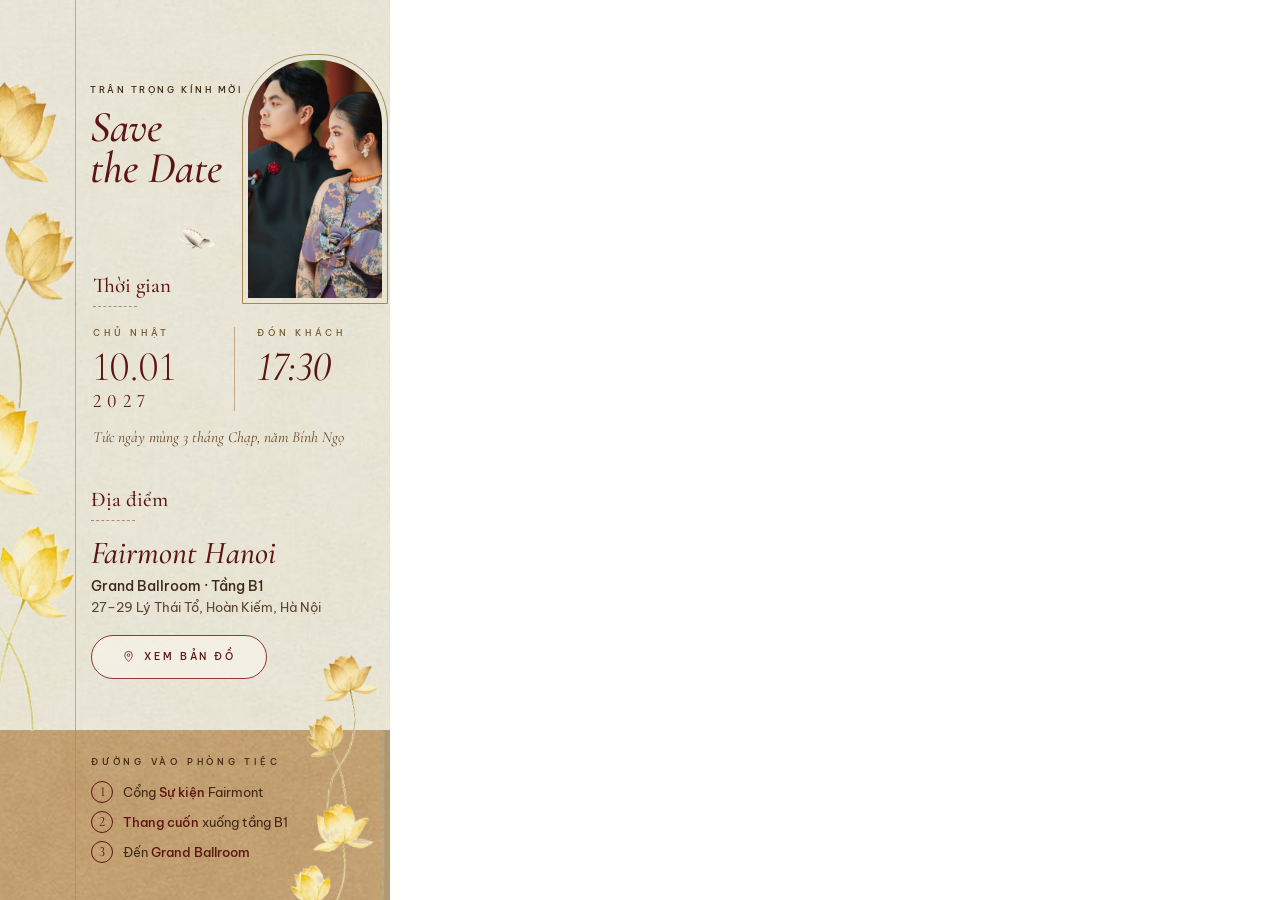
==== public/Time & Venue · bình phong (audit)-html/Time-Venue-final.dc.html @ 444fc061 "refactor: update lotus asset layout and styling in WeddingInfo section" ====
<!doctype html>
<html lang="vi">
<head>
<meta charset="utf-8">
<title>Thời gian và địa điểm (bản audit)</title>
<script src="./vendor/react.js"></script>
<script src="./vendor/react-dom.js"></script>
<script src="./support.js"></script>
</head>
<body>
<x-dc>
<helmet>
<link rel="preconnect" href="https://fonts.googleapis.com">
<link href="https://fonts.googleapis.com/css2?family=Be+Vietnam+Pro:wght@400;500&amp;family=Cormorant+Garamond:ital,wght@0,300;0,400;0,500;1,300;1,400;1,500&amp;display=swap" rel="stylesheet">
<style>
body{margin:0}
a{color:#5C1512}a:hover{color:#3E0E0B}
</style>
</helmet>
<section id="thoi-gian-dia-diem" style="position: relative; width: 390px; height: 900px; overflow: hidden; background: #E8E5D5 url(./assets/86bab77a09dd191e19973dd2822f23e9.jpg) center / cover no-repeat; font-family: 'Be Vietnam Pro', sans-serif; color: #3F2814">



<div style="position: absolute; left: 0; top: 730px; width: 390px; height: 170px; background: #C19F71 url(./assets/883c4dc76e0e3a600b6c8348c1c9b8d3.jpg) center / cover no-repeat"></div>
<img src="./assets/4a4f3fbe57b38f604a6b3289520bb77c.png" alt="" aria-hidden="true" style="position: absolute; left: 298px; top: 654px; width: 80px; height: 312px; display: block; transform: rotate(6deg); pointer-events: none">




<span style="position: absolute; left: 75px; top: 0px; width: 1px; height: 900px; background: rgba(167,134,85,0.6)"></span>

<img src="./assets/efdeda6ecc949be172b2365ecc43cdd9.png" alt="" aria-hidden="true" style="position: absolute; left: 174px; top: 223px; width: 42px; height: 30px; display: block; transform: rotate(-8deg)">

<div style="position: absolute; left: 90px; top: 84px; width: 150px">
<p style="margin: 0px 0 0; font-size: 8.5px; font-weight: 500; letter-spacing: 0.3em; text-transform: uppercase; white-space: nowrap; color: #3F2814">Trân trọng kính mời</p>
<h2 style="margin: 12px 0 0; font-family: 'Cormorant Garamond', serif; font-style: italic; font-weight: 500; font-size: 44px; line-height: 0.94; color: #5C1512">Save<br>the Date</h2>
</div>

<div style="position: absolute; left: 242px; top: 54px; width: 146px; height: 250px; box-sizing: border-box; padding: 5px; border: 1px solid #A78655; border-radius: 69px 69px 0 0">
<img src="./assets/aeae6eb87667c23a17f076847c8e9d30.webp" alt="Cô dâu chú rể nhìn nghiêng về cùng một hướng, chú rể áo dài đen, cô dâu áo tím thêu" style="display: block; width: 100%; height: 100%; object-fit: cover; object-position: 50% 25%; border-radius: 64px 64px 0 0">
</div>

<div style="position: absolute; left: 93px; top: 275px; width: 283px">
<p style="margin: 0; font-family: 'Cormorant Garamond', serif; font-weight: 500; font-size: 21px; line-height: 1; color: #5C1512">Thời gian</p>
<span style="display: block; margin-top: 10px; width: 44px; border-top: 1px dashed rgba(142,58,44,0.55)"></span>
<div style="margin-top: 20px; display: grid; grid-template-columns: minmax(0, 1fr) 1px minmax(0, 1fr); column-gap: 22px; align-items: start">
<div>
<p style="margin: 0; font-size: 9px; font-weight: 500; letter-spacing: 0.42em; text-transform: uppercase; color: #7A5A30">Chủ Nhật</p>
<p style="margin: 8px 0 0; font-family: 'Cormorant Garamond', serif; font-weight: 300; font-size: 42px; line-height: 1; font-variant-numeric: lining-nums; color: #5C1512">10.01</p>
<p style="margin: 3px 0 0; font-family: 'Cormorant Garamond', serif; font-weight: 400; font-size: 19px; line-height: 1; letter-spacing: 0.28em; font-variant-numeric: lining-nums; color: #5C1512">2027</p>
</div>
<span style="display: block; width: 1px; height: 84px; background: rgba(167,134,85,0.6)"></span>
<div>
<p style="margin: 0; font-size: 9px; font-weight: 500; letter-spacing: 0.42em; text-transform: uppercase; color: #7A5A30">Đón khách</p>
<p style="margin: 8px 0 0; font-family: 'Cormorant Garamond', serif; font-style: italic; font-weight: 400; font-size: 42px; line-height: 1; font-variant-numeric: lining-nums; color: #5C1512">17:30</p>
</div>
</div>
<p style="margin: 16px 0 0; font-family: 'Cormorant Garamond', serif; font-style: italic; font-size: 15.5px; line-height: 1.3; color: #6B4A2A">Tức ngày mùng 3 tháng Chạp, năm Bính Ngọ</p>
</div>

<div style="position: absolute; left: 91px; top: 489px; width: 283px; display: flex; flex-direction: column; align-items: flex-start">
<p style="margin: 0; font-family: 'Cormorant Garamond', serif; font-weight: 500; font-size: 21px; line-height: 1; color: #5C1512">Địa điểm</p>
<span style="display: block; margin-top: 10px; width: 44px; border-top: 1px dashed rgba(142,58,44,0.55)"></span>
<h3 style="margin: 16px 0 0; font-family: 'Cormorant Garamond', serif; font-style: italic; font-weight: 500; font-size: 32px; line-height: 1; color: #5C1512">Fairmont Hanoi</h3>
<p style="margin: 8px 0 0; font-size: 13.5px; font-weight: 500; line-height: 1.35; color: #3F2814">Grand Ballroom · Tầng B1</p>
<p style="margin: 3px 0 0; font-size: 12.5px; line-height: 1.5; color: #5A4330">27–29 Lý Thái Tổ, Hoàn Kiếm, Hà Nội</p>
<a href="https://www.google.com/maps/search/?api=1&amp;query=Fairmont+Hanoi+27-29+Ly+Thai+To" target="_blank" rel="noopener" style="margin-top: 18px; width: 176px; height: 44px; box-sizing: border-box; display: flex; align-items: center; justify-content: center; gap: 9px; border: 1px solid #8E3A2C; border-radius: 999px; background: rgba(248,244,234,0.7); color: #5C1512; text-decoration: none; font-size: 9.5px; font-weight: 500; letter-spacing: 0.3em; text-transform: uppercase">
<svg width="13" height="13" viewBox="0 0 24 24" fill="none" stroke="currentColor" stroke-width="1.4" aria-hidden="true"><path d="M12 21s-7-6.2-7-11.5A7 7 0 0 1 19 9.5C19 14.8 12 21 12 21z"></path><circle cx="12" cy="9.5" r="2.4"></circle></svg>
Xem bản đồ
</a>
</div>

<div style="position: absolute; left: 91px; top: 756px; width: 220px">
<p style="margin: 0px 0 0; font-size: 9px; font-weight: 500; letter-spacing: 0.42em; text-transform: uppercase; color: #3F2814">Đường vào phòng tiệc</p>
<ol style="margin: 14px 0 0; padding: 0; list-style: none; display: flex; flex-direction: column; gap: 8px">
<li style="display: flex; align-items: center; gap: 10px; font-size: 13px; line-height: 1.45"><span style="flex: 0 0 auto; width: 20px; height: 20px; border-radius: 50%; border: 1px solid #5C1512; display: inline-flex; align-items: center; justify-content: center; font-family: 'Cormorant Garamond', serif; font-size: 14px; line-height: 1; font-variant-numeric: lining-nums; color: #5C1512">1</span><span>Cổng <span style="font-weight: 500; color: #5C1512">Sự kiện</span> Fairmont</span></li>
<li style="display: flex; align-items: center; gap: 10px; font-size: 13px; line-height: 1.45"><span style="flex: 0 0 auto; width: 20px; height: 20px; border-radius: 50%; border: 1px solid #5C1512; display: inline-flex; align-items: center; justify-content: center; font-family: 'Cormorant Garamond', serif; font-size: 14px; line-height: 1; font-variant-numeric: lining-nums; color: #5C1512">2</span><span><span style="font-weight: 500; color: #5C1512">Thang cuốn</span> xuống tầng B1</span></li>
<li style="display: flex; align-items: center; gap: 10px; font-size: 13px; line-height: 1.45"><span style="flex: 0 0 auto; width: 20px; height: 20px; border-radius: 50%; border: 1px solid #5C1512; display: inline-flex; align-items: center; justify-content: center; font-family: 'Cormorant Garamond', serif; font-size: 14px; line-height: 1; font-variant-numeric: lining-nums; color: #5C1512">3</span><span>Đến <span style="font-weight: 500; color: #5C1512">Grand Ballroom</span></span></li>
</ol>
</div><img src="./assets/4a4f3fbe57b38f604a6b3289520bb77c.png" alt="" aria-hidden="true" style="position: absolute; left: -78px; top: 80px; width: 155px; height: 651px; display: block; transform: scaleX(-1); pointer-events: none">
</section>
</x-dc>
<script type="text/x-dc" data-dc-script data-props='{"$preview":{"width":390,"height":900}}'>
class Component extends DCLogic {
  renderVals() {
    return {};
  }
}
</script>
</body>
</html>
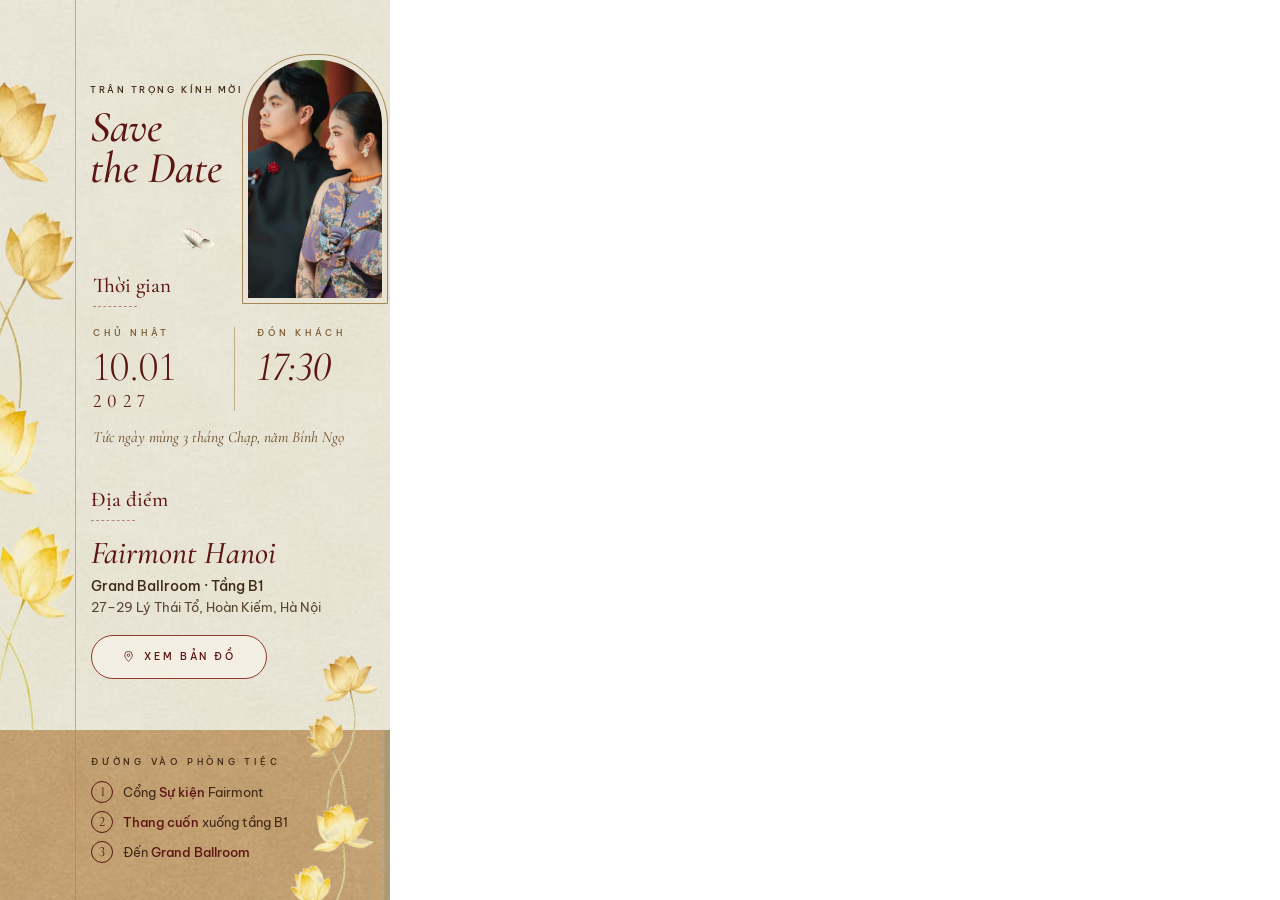
==== commit 89ff0fba: "refactor: double agenda image dimensions in Agenda component" ====
--- a/public/Time & Venue · bình phong (audit)-html/Time-Venue-final.dc.html
+++ b/public/Time & Venue · bình phong (audit)-html/Time-Venue-final.dc.html
@@ -1,86 +1,149 @@
 <!doctype html>
 <html lang="vi">
+
 <head>
-<meta charset="utf-8">
-<title>Thời gian và địa điểm (bản audit)</title>
-<script src="./vendor/react.js"></script>
-<script src="./vendor/react-dom.js"></script>
-<script src="./support.js"></script>
+  <meta charset="utf-8">
+  <title>Thời gian và địa điểm (bản audit)</title>
+  <script src="./vendor/react.js"></script>
+  <script src="./vendor/react-dom.js"></script>
+  <script src="./support.js"></script>
 </head>
+
 <body>
-<x-dc>
-<helmet>
-<link rel="preconnect" href="https://fonts.googleapis.com">
-<link href="https://fonts.googleapis.com/css2?family=Be+Vietnam+Pro:wght@400;500&amp;family=Cormorant+Garamond:ital,wght@0,300;0,400;0,500;1,300;1,400;1,500&amp;display=swap" rel="stylesheet">
-<style>
-body{margin:0}
-a{color:#5C1512}a:hover{color:#3E0E0B}
-</style>
-</helmet>
-<section id="thoi-gian-dia-diem" style="position: relative; width: 390px; height: 900px; overflow: hidden; background: #E8E5D5 url(./assets/86bab77a09dd191e19973dd2822f23e9.jpg) center / cover no-repeat; font-family: 'Be Vietnam Pro', sans-serif; color: #3F2814">
+  <x-dc>
+    <helmet>
+      <link rel="preconnect" href="https://fonts.googleapis.com">
+      <link
+        href="https://fonts.googleapis.com/css2?family=Be+Vietnam+Pro:wght@400;500&amp;family=Cormorant+Garamond:ital,wght@0,300;0,400;0,500;1,300;1,400;1,500&amp;display=swap"
+        rel="stylesheet">
+      <style>
+        body {
+          margin: 0
+        }
+
+        a {
+          color: #5C1512
+        }
+
+        a:hover {
+          color: #3E0E0B
+        }
+      </style>
+    </helmet>
+    <section id="thoi-gian-dia-diem"
+      style="position: relative; width: 390px; height: 900px; overflow: hidden; background: #E8E5D5 url(./assets/86bab77a09dd191e19973dd2822f23e9.jpg) center / cover no-repeat; font-family: 'Be Vietnam Pro', sans-serif; color: #3F2814">
 
 
 
-<div style="position: absolute; left: 0; top: 730px; width: 390px; height: 170px; background: #C19F71 url(./assets/883c4dc76e0e3a600b6c8348c1c9b8d3.jpg) center / cover no-repeat"></div>
-<img src="./assets/4a4f3fbe57b38f604a6b3289520bb77c.png" alt="" aria-hidden="true" style="position: absolute; left: 298px; top: 654px; width: 80px; height: 312px; display: block; transform: rotate(6deg); pointer-events: none">
+      <div
+        style="position: absolute; left: 0; top: 730px; width: 390px; height: 170px; background: #C19F71 url(./assets/883c4dc76e0e3a600b6c8348c1c9b8d3.jpg) center / cover no-repeat">
+      </div>
+      <img src="./assets/4a4f3fbe57b38f604a6b3289520bb77c.png" alt="" aria-hidden="true"
+        style="position: absolute; left: 298px; top: 654px; width: 80px; height: 312px; display: block; transform: rotate(6deg); pointer-events: none">
 
 
 
 
-<span style="position: absolute; left: 75px; top: 0px; width: 1px; height: 900px; background: rgba(167,134,85,0.6)"></span>
+      <span
+        style="position: absolute; left: 75px; top: 0px; width: 1px; height: 900px; background: rgba(167,134,85,0.6)"></span>
 
-<img src="./assets/efdeda6ecc949be172b2365ecc43cdd9.png" alt="" aria-hidden="true" style="position: absolute; left: 174px; top: 223px; width: 42px; height: 30px; display: block; transform: rotate(-8deg)">
+      <img src="./assets/efdeda6ecc949be172b2365ecc43cdd9.png" alt="" aria-hidden="true"
+        style="position: absolute; left: 174px; top: 223px; width: 42px; height: 30px; display: block; transform: rotate(-8deg)">
 
-<div style="position: absolute; left: 90px; top: 84px; width: 150px">
-<p style="margin: 0px 0 0; font-size: 8.5px; font-weight: 500; letter-spacing: 0.3em; text-transform: uppercase; white-space: nowrap; color: #3F2814">Trân trọng kính mời</p>
-<h2 style="margin: 12px 0 0; font-family: 'Cormorant Garamond', serif; font-style: italic; font-weight: 500; font-size: 44px; line-height: 0.94; color: #5C1512">Save<br>the Date</h2>
-</div>
+      <div style="position: absolute; left: 90px; top: 84px; width: 150px">
+        <p
+          style="margin: 0px 0 0; font-size: 8.5px; font-weight: 500; letter-spacing: 0.3em; text-transform: uppercase; white-space: nowrap; color: #3F2814">
+          Trân trọng kính mời</p>
+        <h2
+          style="margin: 12px 0 0; font-family: 'Cormorant Garamond', serif; font-style: italic; font-weight: 500; font-size: 44px; line-height: 0.94; color: #5C1512">
+          Save<br>the Date</h2>
+      </div>
 
-<div style="position: absolute; left: 242px; top: 54px; width: 146px; height: 250px; box-sizing: border-box; padding: 5px; border: 1px solid #A78655; border-radius: 69px 69px 0 0">
-<img src="./assets/aeae6eb87667c23a17f076847c8e9d30.webp" alt="Cô dâu chú rể nhìn nghiêng về cùng một hướng, chú rể áo dài đen, cô dâu áo tím thêu" style="display: block; width: 100%; height: 100%; object-fit: cover; object-position: 50% 25%; border-radius: 64px 64px 0 0">
-</div>
+      <div
+        style="position: absolute; left: 242px; top: 54px; width: 146px; height: 250px; box-sizing: border-box; padding: 5px; border: 1px solid #A78655; border-radius: 69px 69px 0 0">
+        <img src="./assets/aeae6eb87667c23a17f076847c8e9d30.webp"
+          alt="Cô dâu chú rể nhìn nghiêng về cùng một hướng, chú rể áo dài đen, cô dâu áo tím thêu"
+          style="display: block; width: 100%; height: 100%; object-fit: cover; object-position: 50% 25%; border-radius: 64px 64px 0 0">
+      </div>
 
-<div style="position: absolute; left: 93px; top: 275px; width: 283px">
-<p style="margin: 0; font-family: 'Cormorant Garamond', serif; font-weight: 500; font-size: 21px; line-height: 1; color: #5C1512">Thời gian</p>
-<span style="display: block; margin-top: 10px; width: 44px; border-top: 1px dashed rgba(142,58,44,0.55)"></span>
-<div style="margin-top: 20px; display: grid; grid-template-columns: minmax(0, 1fr) 1px minmax(0, 1fr); column-gap: 22px; align-items: start">
-<div>
-<p style="margin: 0; font-size: 9px; font-weight: 500; letter-spacing: 0.42em; text-transform: uppercase; color: #7A5A30">Chủ Nhật</p>
-<p style="margin: 8px 0 0; font-family: 'Cormorant Garamond', serif; font-weight: 300; font-size: 42px; line-height: 1; font-variant-numeric: lining-nums; color: #5C1512">10.01</p>
-<p style="margin: 3px 0 0; font-family: 'Cormorant Garamond', serif; font-weight: 400; font-size: 19px; line-height: 1; letter-spacing: 0.28em; font-variant-numeric: lining-nums; color: #5C1512">2027</p>
-</div>
-<span style="display: block; width: 1px; height: 84px; background: rgba(167,134,85,0.6)"></span>
-<div>
-<p style="margin: 0; font-size: 9px; font-weight: 500; letter-spacing: 0.42em; text-transform: uppercase; color: #7A5A30">Đón khách</p>
-<p style="margin: 8px 0 0; font-family: 'Cormorant Garamond', serif; font-style: italic; font-weight: 400; font-size: 42px; line-height: 1; font-variant-numeric: lining-nums; color: #5C1512">17:30</p>
-</div>
-</div>
-<p style="margin: 16px 0 0; font-family: 'Cormorant Garamond', serif; font-style: italic; font-size: 15.5px; line-height: 1.3; color: #6B4A2A">Tức ngày mùng 3 tháng Chạp, năm Bính Ngọ</p>
-</div>
+      <div style="position: absolute; left: 93px; top: 275px; width: 283px">
+        <p
+          style="margin: 0; font-family: 'Cormorant Garamond', serif; font-weight: 500; font-size: 21px; line-height: 1; color: #5C1512">
+          Thời gian</p>
+        <span style="display: block; margin-top: 10px; width: 44px; border-top: 1px dashed rgba(142,58,44,0.55)"></span>
+        <div
+          style="margin-top: 20px; display: grid; grid-template-columns: minmax(0, 1fr) 1px minmax(0, 1fr); column-gap: 22px; align-items: start">
+          <div>
+            <p
+              style="margin: 0; font-size: 9px; font-weight: 500; letter-spacing: 0.42em; text-transform: uppercase; color: #7A5A30">
+              Chủ Nhật</p>
+            <p
+              style="margin: 8px 0 0; font-family: 'Cormorant Garamond', serif; font-weight: 300; font-size: 42px; line-height: 1; font-variant-numeric: lining-nums; color: #5C1512">
+              10.01</p>
+            <p
+              style="margin: 3px 0 0; font-family: 'Cormorant Garamond', serif; font-weight: 400; font-size: 19px; line-height: 1; letter-spacing: 0.28em; font-variant-numeric: lining-nums; color: #5C1512">
+              2027</p>
+          </div>
+          <span style="display: block; width: 1px; height: 84px; background: rgba(167,134,85,0.6)"></span>
+          <div>
+            <p
+              style="margin: 0; font-size: 9px; font-weight: 500; letter-spacing: 0.42em; text-transform: uppercase; color: #7A5A30">
+              Đón khách</p>
+            <p
+              style="margin: 8px 0 0; font-family: 'Cormorant Garamond', serif; font-style: italic; font-weight: 400; font-size: 42px; line-height: 1; font-variant-numeric: lining-nums; color: #5C1512">
+              17:30</p>
+          </div>
+        </div>
+        <p
+          style="margin: 16px 0 0; font-family: 'Cormorant Garamond', serif; font-style: italic; font-size: 15.5px; line-height: 1.3; color: #6B4A2A">
+          Tức ngày mùng 3 tháng Chạp, năm Bính Ngọ</p>
+      </div>
 
-<div style="position: absolute; left: 91px; top: 489px; width: 283px; display: flex; flex-direction: column; align-items: flex-start">
-<p style="margin: 0; font-family: 'Cormorant Garamond', serif; font-weight: 500; font-size: 21px; line-height: 1; color: #5C1512">Địa điểm</p>
-<span style="display: block; margin-top: 10px; width: 44px; border-top: 1px dashed rgba(142,58,44,0.55)"></span>
-<h3 style="margin: 16px 0 0; font-family: 'Cormorant Garamond', serif; font-style: italic; font-weight: 500; font-size: 32px; line-height: 1; color: #5C1512">Fairmont Hanoi</h3>
-<p style="margin: 8px 0 0; font-size: 13.5px; font-weight: 500; line-height: 1.35; color: #3F2814">Grand Ballroom · Tầng B1</p>
-<p style="margin: 3px 0 0; font-size: 12.5px; line-height: 1.5; color: #5A4330">27–29 Lý Thái Tổ, Hoàn Kiếm, Hà Nội</p>
-<a href="https://www.google.com/maps/search/?api=1&amp;query=Fairmont+Hanoi+27-29+Ly+Thai+To" target="_blank" rel="noopener" style="margin-top: 18px; width: 176px; height: 44px; box-sizing: border-box; display: flex; align-items: center; justify-content: center; gap: 9px; border: 1px solid #8E3A2C; border-radius: 999px; background: rgba(248,244,234,0.7); color: #5C1512; text-decoration: none; font-size: 9.5px; font-weight: 500; letter-spacing: 0.3em; text-transform: uppercase">
-<svg width="13" height="13" viewBox="0 0 24 24" fill="none" stroke="currentColor" stroke-width="1.4" aria-hidden="true"><path d="M12 21s-7-6.2-7-11.5A7 7 0 0 1 19 9.5C19 14.8 12 21 12 21z"></path><circle cx="12" cy="9.5" r="2.4"></circle></svg>
-Xem bản đồ
-</a>
-</div>
+      <div
+        style="position: absolute; left: 91px; top: 489px; width: 283px; display: flex; flex-direction: column; align-items: flex-start">
+        <p
+          style="margin: 0; font-family: 'Cormorant Garamond', serif; font-weight: 500; font-size: 21px; line-height: 1; color: #5C1512">
+          Địa điểm</p>
+        <span style="display: block; margin-top: 10px; width: 44px; border-top: 1px dashed rgba(142,58,44,0.55)"></span>
+        <h3
+          style="margin: 16px 0 0; font-family: 'Cormorant Garamond', serif; font-style: italic; font-weight: 500; font-size: 32px; line-height: 1; color: #5C1512">
+          Fairmont Hanoi</h3>
+        <p style="margin: 8px 0 0; font-size: 13.5px; font-weight: 500; line-height: 1.35; color: #3F2814">Grand
+          Ballroom · Tầng B1</p>
+        <p style="margin: 3px 0 0; font-size: 12.5px; line-height: 1.5; color: #5A4330">27–29 Lý Thái Tổ, Hoàn Kiếm, Hà
+          Nội</p>
+        <a href="https://www.google.com/maps/search/?api=1&amp;query=Fairmont+Hanoi+27-29+Ly+Thai+To" target="_blank"
+          rel="noopener"
+          style="margin-top: 18px; width: 176px; height: 44px; box-sizing: border-box; display: flex; align-items: center; justify-content: center; gap: 9px; border: 1px solid #8E3A2C; border-radius: 999px; background: rgba(248,244,234,0.7); color: #5C1512; text-decoration: none; font-size: 9.5px; font-weight: 500; letter-spacing: 0.3em; text-transform: uppercase">
+          <svg width="13" height="13" viewBox="0 0 24 24" fill="none" stroke="currentColor" stroke-width="1.4"
+            aria-hidden="true">
+            <path d="M12 21s-7-6.2-7-11.5A7 7 0 0 1 19 9.5C19 14.8 12 21 12 21z"></path>
+            <circle cx="12" cy="9.5" r="2.4"></circle>
+          </svg>
+          Xem bản đồ
+        </a>
+      </div>
 
-<div style="position: absolute; left: 91px; top: 756px; width: 220px">
-<p style="margin: 0px 0 0; font-size: 9px; font-weight: 500; letter-spacing: 0.42em; text-transform: uppercase; color: #3F2814">Đường vào phòng tiệc</p>
-<ol style="margin: 14px 0 0; padding: 0; list-style: none; display: flex; flex-direction: column; gap: 8px">
-<li style="display: flex; align-items: center; gap: 10px; font-size: 13px; line-height: 1.45"><span style="flex: 0 0 auto; width: 20px; height: 20px; border-radius: 50%; border: 1px solid #5C1512; display: inline-flex; align-items: center; justify-content: center; font-family: 'Cormorant Garamond', serif; font-size: 14px; line-height: 1; font-variant-numeric: lining-nums; color: #5C1512">1</span><span>Cổng <span style="font-weight: 500; color: #5C1512">Sự kiện</span> Fairmont</span></li>
-<li style="display: flex; align-items: center; gap: 10px; font-size: 13px; line-height: 1.45"><span style="flex: 0 0 auto; width: 20px; height: 20px; border-radius: 50%; border: 1px solid #5C1512; display: inline-flex; align-items: center; justify-content: center; font-family: 'Cormorant Garamond', serif; font-size: 14px; line-height: 1; font-variant-numeric: lining-nums; color: #5C1512">2</span><span><span style="font-weight: 500; color: #5C1512">Thang cuốn</span> xuống tầng B1</span></li>
-<li style="display: flex; align-items: center; gap: 10px; font-size: 13px; line-height: 1.45"><span style="flex: 0 0 auto; width: 20px; height: 20px; border-radius: 50%; border: 1px solid #5C1512; display: inline-flex; align-items: center; justify-content: center; font-family: 'Cormorant Garamond', serif; font-size: 14px; line-height: 1; font-variant-numeric: lining-nums; color: #5C1512">3</span><span>Đến <span style="font-weight: 500; color: #5C1512">Grand Ballroom</span></span></li>
-</ol>
-</div><img src="./assets/4a4f3fbe57b38f604a6b3289520bb77c.png" alt="" aria-hidden="true" style="position: absolute; left: -78px; top: 80px; width: 155px; height: 651px; display: block; transform: scaleX(-1); pointer-events: none">
-</section>
-</x-dc>
-<script type="text/x-dc" data-dc-script data-props='{"$preview":{"width":390,"height":900}}'>
+      <div style="position: absolute; left: 91px; top: 756px; width: 220px">
+        <p
+          style="margin: 0px 0 0; font-size: 9px; font-weight: 500; letter-spacing: 0.42em; text-transform: uppercase; color: #3F2814">
+          Đường vào phòng tiệc</p>
+        <ol style="margin: 14px 0 0; padding: 0; list-style: none; display: flex; flex-direction: column; gap: 8px">
+          <li style="display: flex; align-items: center; gap: 10px; font-size: 13px; line-height: 1.45"><span
+              style="flex: 0 0 auto; width: 20px; height: 20px; border-radius: 50%; border: 1px solid #5C1512; display: inline-flex; align-items: center; justify-content: center; font-family: 'Cormorant Garamond', serif; font-size: 14px; line-height: 1; font-variant-numeric: lining-nums; color: #5C1512">1</span><span>Cổng
+              <span style="font-weight: 500; color: #5C1512">Sự kiện</span> Fairmont</span></li>
+          <li style="display: flex; align-items: center; gap: 10px; font-size: 13px; line-height: 1.45"><span
+              style="flex: 0 0 auto; width: 20px; height: 20px; border-radius: 50%; border: 1px solid #5C1512; display: inline-flex; align-items: center; justify-content: center; font-family: 'Cormorant Garamond', serif; font-size: 14px; line-height: 1; font-variant-numeric: lining-nums; color: #5C1512">2</span><span><span
+                style="font-weight: 500; color: #5C1512">Thang cuốn</span> xuống tầng B1</span></li>
+          <li style="display: flex; align-items: center; gap: 10px; font-size: 13px; line-height: 1.45"><span
+              style="flex: 0 0 auto; width: 20px; height: 20px; border-radius: 50%; border: 1px solid #5C1512; display: inline-flex; align-items: center; justify-content: center; font-family: 'Cormorant Garamond', serif; font-size: 14px; line-height: 1; font-variant-numeric: lining-nums; color: #5C1512">3</span><span>Đến
+              <span style="font-weight: 500; color: #5C1512">Grand Ballroom</span></span></li>
+        </ol>
+      </div><img src="./assets/4a4f3fbe57b38f604a6b3289520bb77c.png" alt="" aria-hidden="true"
+        style="position: absolute; left: -78px; top: 80px; width: 155px; height: 651px; display: block; transform: scaleX(-1); pointer-events: none">
+    </section>
+  </x-dc>
+  <script type="text/x-dc" data-dc-script data-props='{"$preview":{"width":390,"height":900}}'>
 class Component extends DCLogic {
   renderVals() {
     return {};
@@ -88,4 +151,5 @@
 }
 </script>
 </body>
-</html>
+
+</html>
